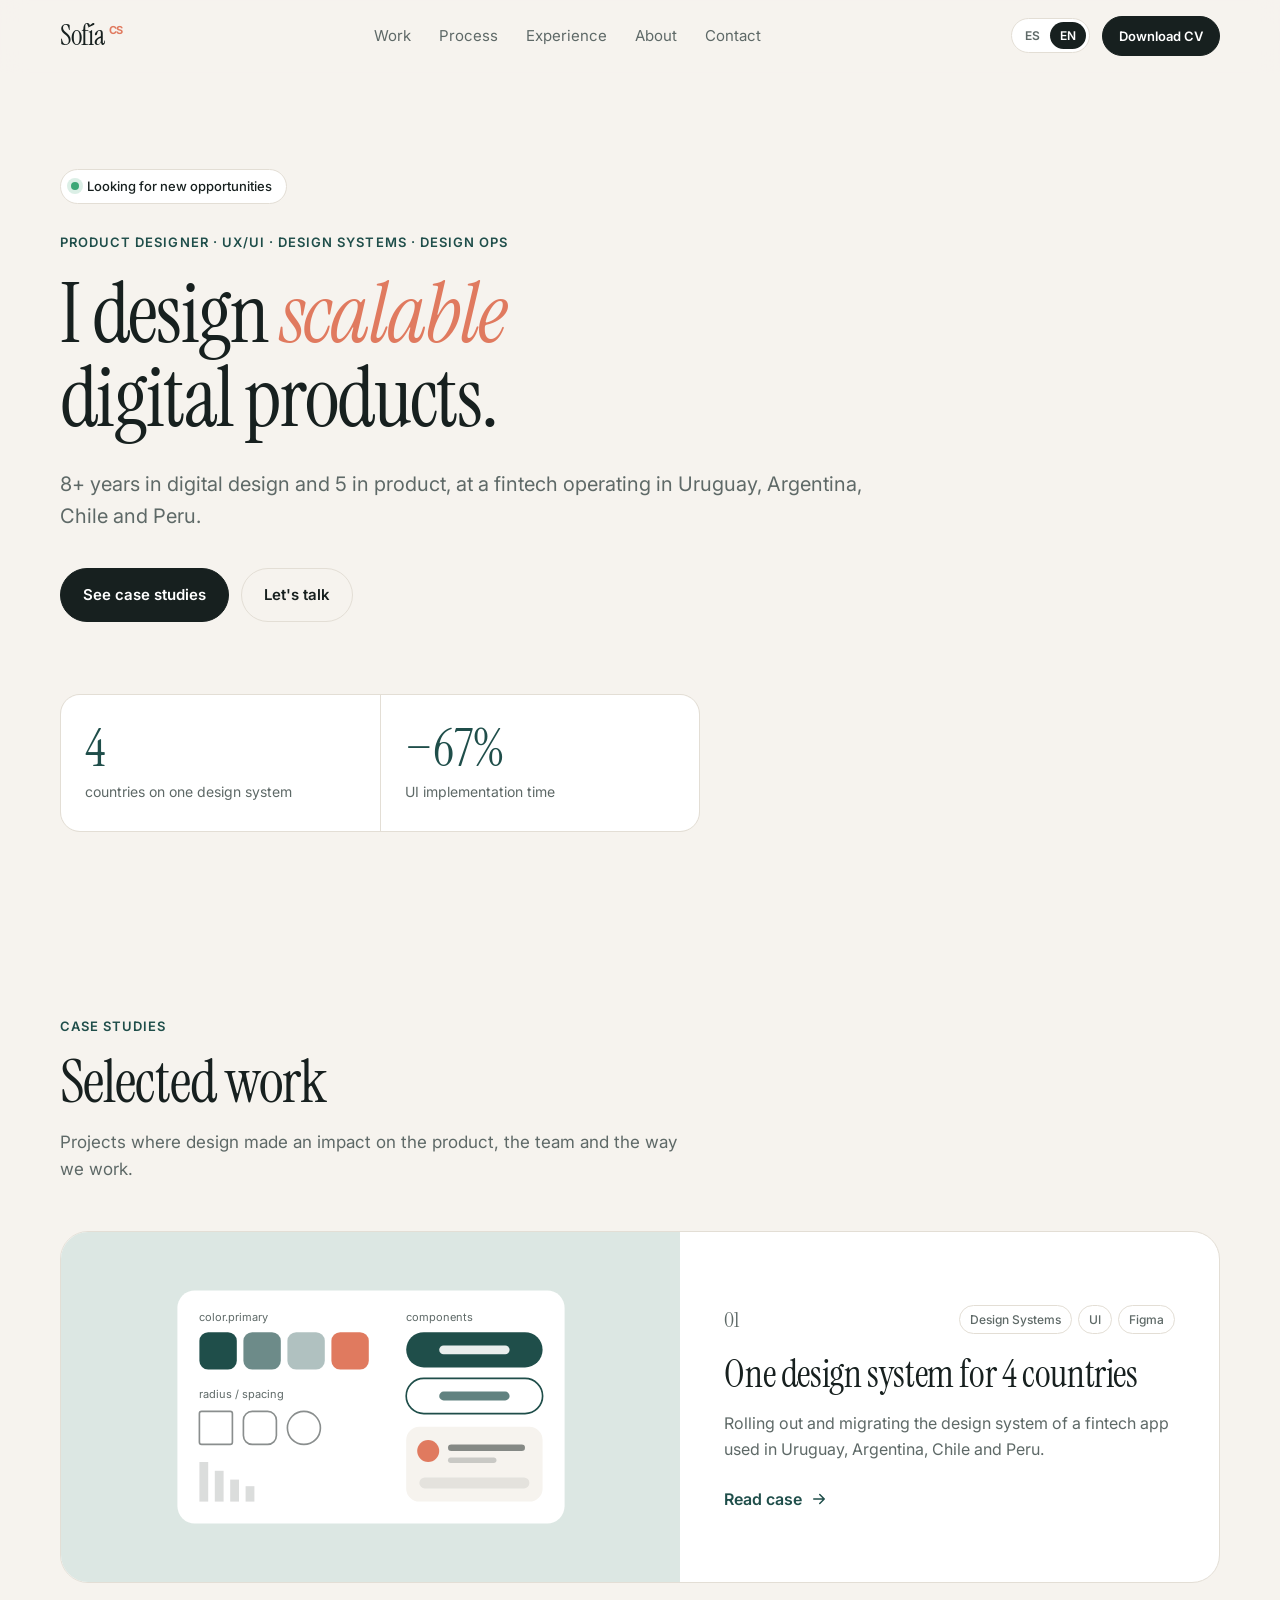
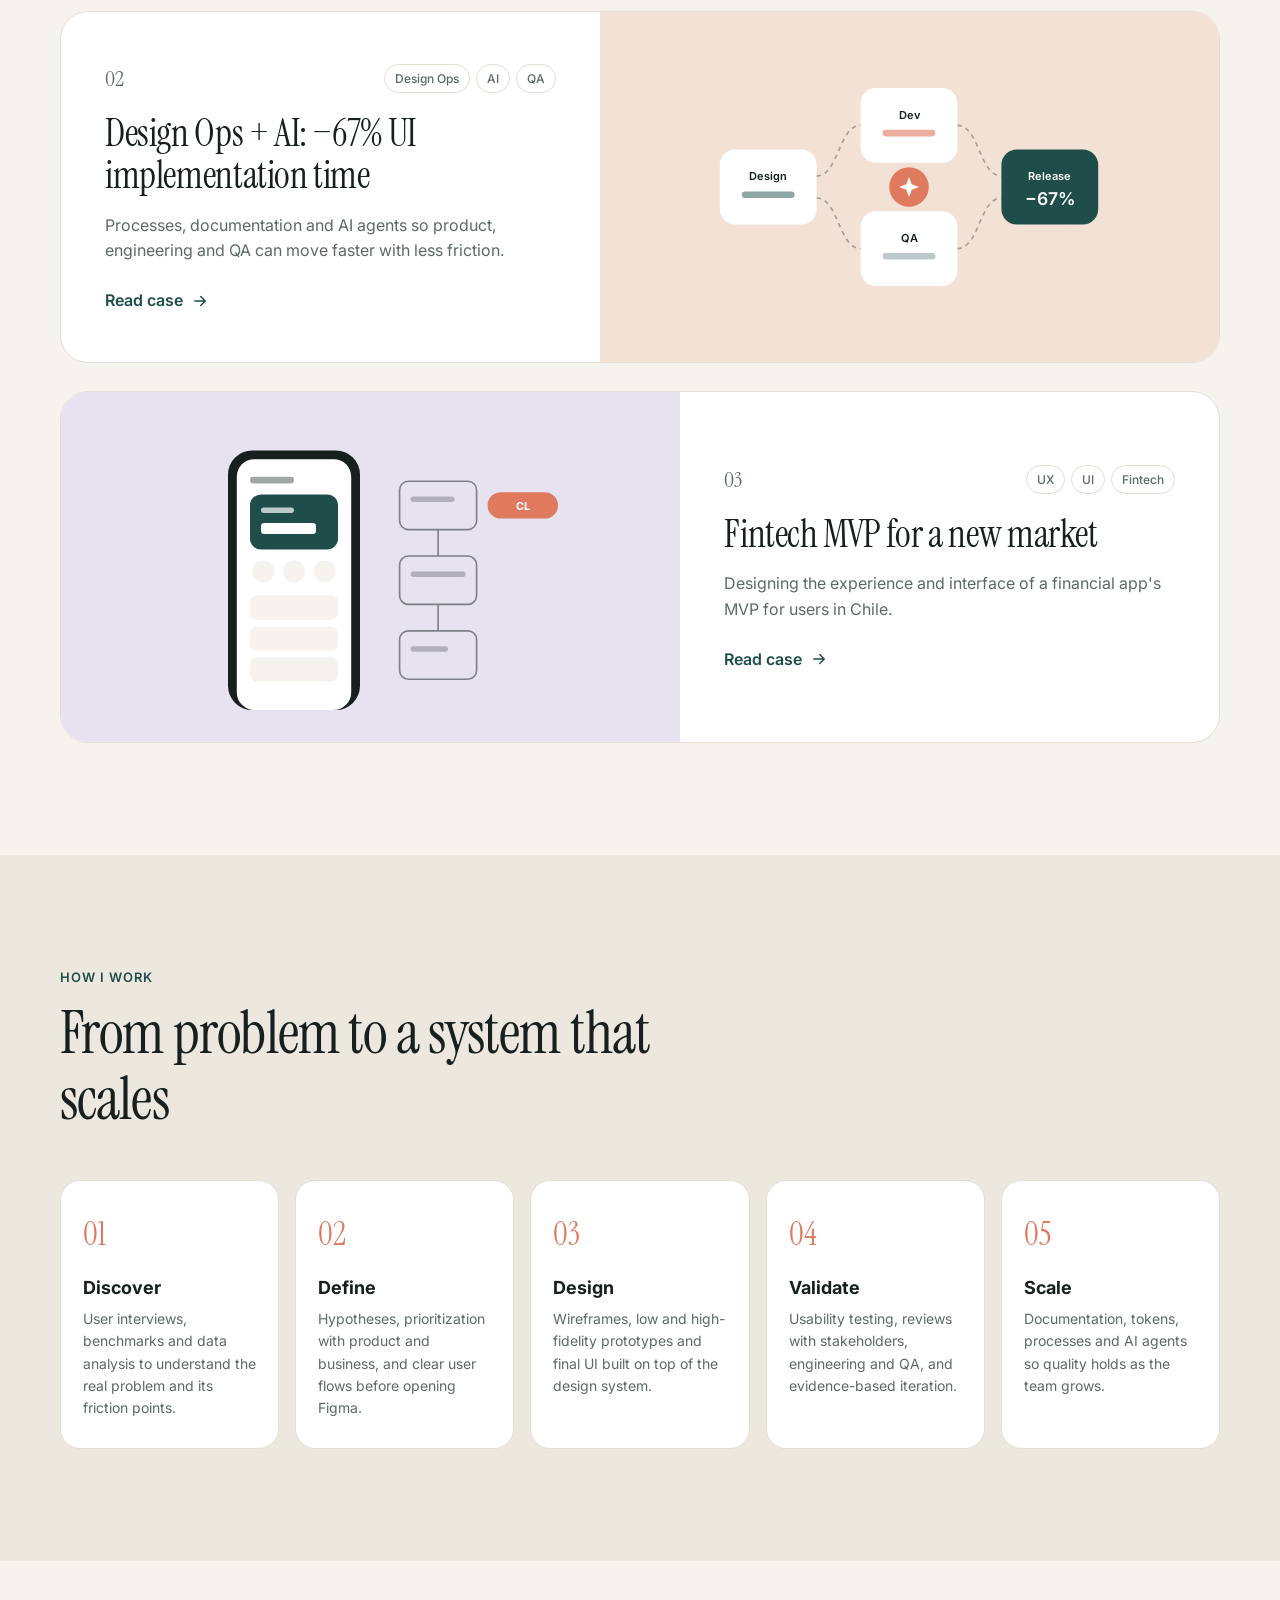
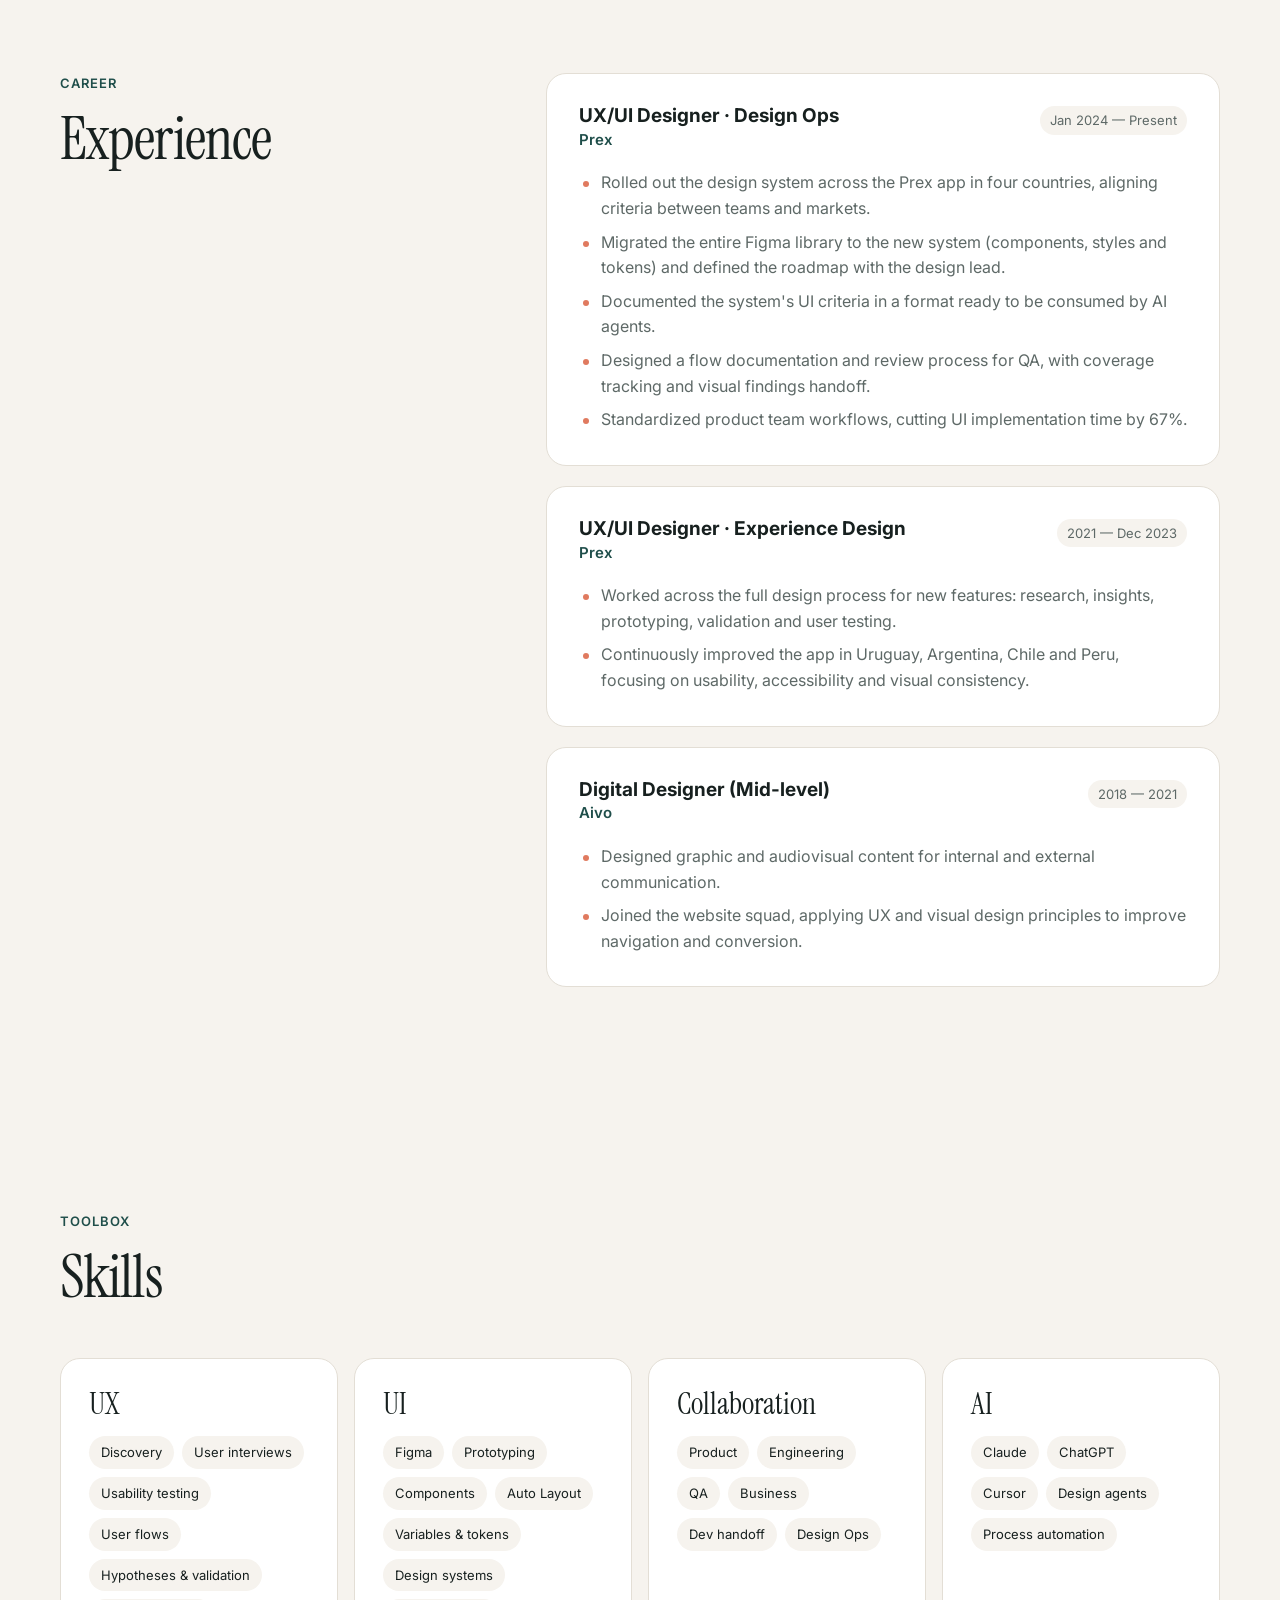
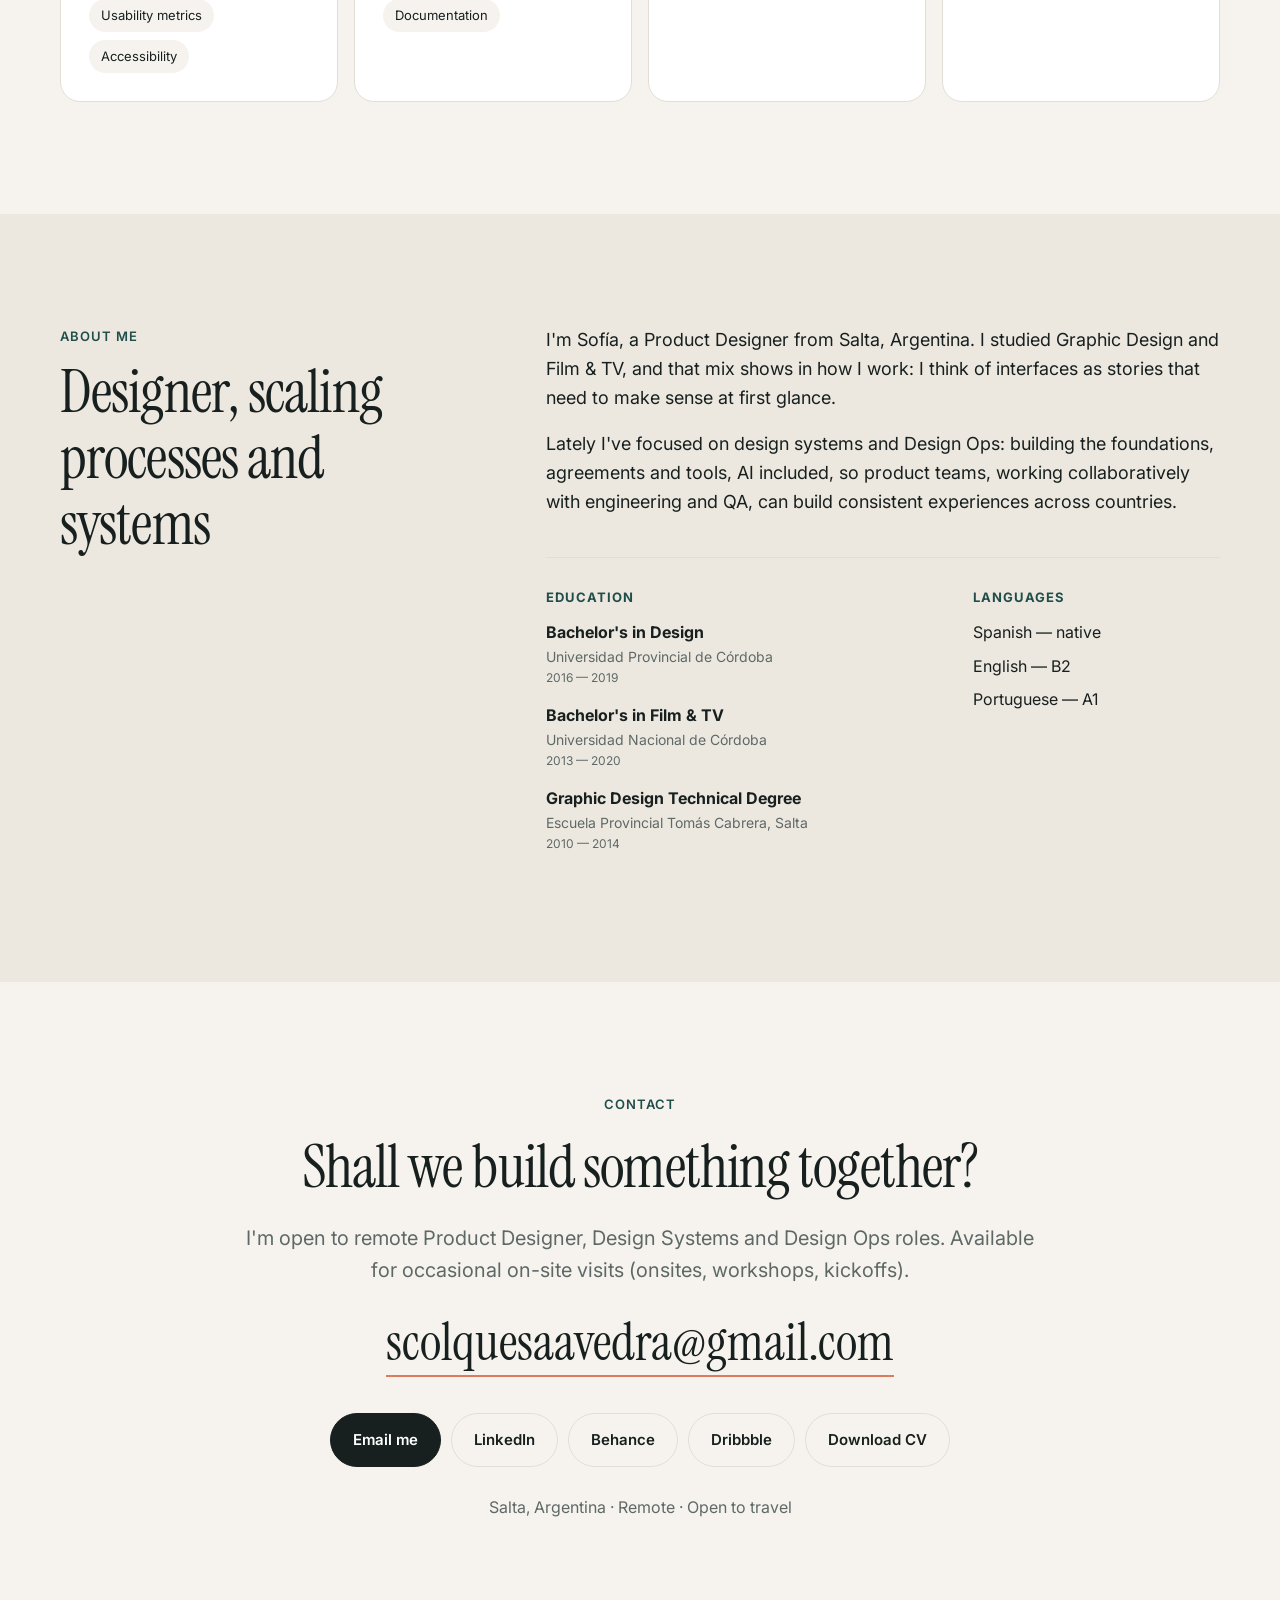
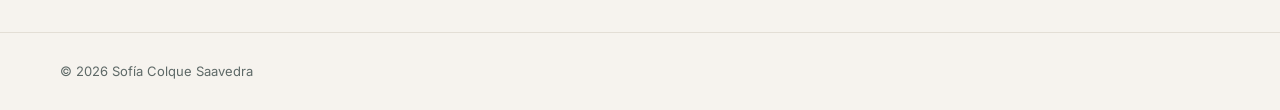
==== index.html @ 2395ade0 "Publicar portfolio: Caso 1: quitar roadmap, sumar métrica −67%" ====
<!doctype html>
<html lang="es">
<head>
  <meta charset="utf-8" />
  <meta name="viewport" content="width=device-width, initial-scale=1" />
  <meta name="description" content="Product Designer · UX/UI · Design Systems · Design Ops" />
  <meta property="og:title" content="Sofía Colque Saavedra — Product Designer" />
  <meta property="og:description" content="Product Designer · UX/UI · Design Systems · Design Ops" />
  <meta name="theme-color" content="#F6F3EE" />
  <link rel="icon" href="data:image/svg+xml,<svg xmlns=%22http://www.w3.org/2000/svg%22 viewBox=%220 0 100 100%22><rect width=%22100%22 height=%22100%22 rx=%2224%22 fill=%22%231F4E4A%22/><text x=%2250%22 y=%2268%22 font-size=%2252%22 text-anchor=%22middle%22 fill=%22white%22 font-family=%22Georgia%22 font-style=%22italic%22>S</text></svg>" />
  <link rel="preconnect" href="https://fonts.googleapis.com" />
  <link rel="preconnect" href="https://fonts.gstatic.com" crossorigin />
  <link href="https://fonts.googleapis.com/css2?family=Instrument+Serif:ital@0;1&family=Inter:wght@400;500;600;700&display=swap" rel="stylesheet" />
  <link rel="stylesheet" href="assets/css/styles.css?v=9" />
  <title>Sofía Colque Saavedra — Product Designer</title>
</head>
<body data-page="home">
  <a class="skip" href="#main">Skip</a>
  <header class="site-header">
    <nav class="container nav">
      <a class="logo" href="index.html">Sofía<span>CS</span></a>
      <div class="nav-links">
        <a href="index.html#work" data-i18n="nav.work">Casos</a>
        <a href="index.html#process" data-i18n="nav.process">Proceso</a>
        <a href="index.html#experience" data-i18n="nav.experience">Experiencia</a>
        <a href="index.html#about" data-i18n="nav.about">Sobre mí</a>
        <a href="index.html#contact" data-i18n="nav.contact">Contacto</a>
      </div>
      <div class="nav-actions">
        <div class="lang" role="group" aria-label="Idioma / Language">
          <button type="button" data-lang-btn="es" aria-pressed="true">ES</button>
          <button type="button" data-lang-btn="en" aria-pressed="false">EN</button>
        </div>
        <a class="btn btn-small" data-href="cv" download data-i18n="nav.cv">Descargar CV</a>
        <button class="menu-btn" type="button" data-menu-toggle aria-label="Menu"><span></span><span></span></button>
      </div>
    </nav>
  </header>

  <main id="main">
    <section class="hero container">
      <p class="badge"><span class="dot"></span><span data-i18n="hero.available"></span></p>
      <p class="eyebrow" data-i18n="hero.eyebrow"></p>
      <h1 data-i18n-html="hero.title"></h1>
      <p class="lead" data-i18n="hero.lead"></p>
      <div class="hero-ctas">
        <a class="btn" href="#work"><span data-i18n="hero.ctaPrimary"></span></a>
        <a class="btn btn-ghost" href="#contact" data-i18n="hero.ctaSecondary"></a>
      </div>
      <div class="stats" id="stats"></div>
    </section>

    <section id="work" class="section container">
      <div class="section-head">
        <p class="kicker" data-i18n="work.kicker"></p>
        <h2 data-i18n="work.title"></h2>
        <p data-i18n="work.intro"></p>
      </div>
      <div class="cases" id="cases"></div>
    </section>

    <section id="process" class="section section-alt">
      <div class="container">
        <div class="section-head">
          <p class="kicker" data-i18n="process.kicker"></p>
          <h2 data-i18n="process.title"></h2>
        </div>
        <ol class="steps" id="process-steps"></ol>
      </div>
    </section>

    <section id="experience" class="section container two-col">
      <div class="section-head sticky">
        <p class="kicker" data-i18n="experience.kicker"></p>
        <h2 data-i18n="experience.title"></h2>
      </div>
      <div class="timeline" id="timeline"></div>
    </section>

    <section class="section container">
      <div class="section-head">
        <p class="kicker" data-i18n="skills.kicker"></p>
        <h2 data-i18n="skills.title"></h2>
      </div>
      <div class="skills" id="skills"></div>
    </section>

    <section id="about" class="section section-alt">
      <div class="container two-col">
        <div class="section-head">
          <p class="kicker" data-i18n="about.kicker"></p>
          <h2 data-i18n="about.title"></h2>
        </div>
        <div>
          <div class="about-text" id="about-text"></div>
          <div class="about-grid">
            <div><h3 data-i18n="about.educationTitle"></h3><ul class="edu" id="education"></ul></div>
            <div><h3 data-i18n="about.languagesTitle"></h3><ul class="langs" id="languages"></ul></div>
          </div>
        </div>
      </div>
    </section>

    <section id="contact" class="section container contact">
      <p class="kicker" data-i18n="contact.kicker"></p>
      <h2 data-i18n="contact.title"></h2>
      <p class="lead" data-i18n="contact.text"></p>
      <a class="contact-email" data-mailto data-email></a>
      <div class="contact-links">
        <a class="btn" data-mailto data-i18n="contact.emailCta"></a>
        <a class="btn btn-ghost" data-href="linkedin" target="_blank" rel="noopener">LinkedIn</a>
        <a class="btn btn-ghost" data-href="behance" target="_blank" rel="noopener">Behance</a>
        <a class="btn btn-ghost" data-href="dribbble" target="_blank" rel="noopener">Dribbble</a>
        <a class="btn btn-ghost" data-href="cv" download data-i18n="nav.cv"></a>
      </div>
      <p class="muted" data-i18n="contact.location"></p>
    </section>
  </main>

  <footer class="site-footer">
    <div class="container footer-inner">
      <span>© <span id="year"></span> Sofía Colque Saavedra</span>
    </div>
  </footer>
  <script src="assets/js/content.js?v=9"></script>
  <script src="assets/js/visuals.js"></script>
  <script src="assets/js/main.js"></script>
</body>
</html>
---- assets/css/styles.css ----
:root {
  --bg: #F6F3EE;
  --paper: #FFFFFF;
  --ink: #17201F;
  --muted: #5E6967;
  --line: #E3DED5;
  --accent: #1F4E4A;
  --accent-2: #E07A5F;
  --alt: #EDE8DF;
  --radius: 20px;
  --serif: "Instrument Serif", Georgia, serif;
  --sans: "Inter", system-ui, -apple-system, sans-serif;
  --max: 1160px;
}

*, *::before, *::after { box-sizing: border-box; }
html { scroll-behavior: smooth; scroll-padding-top: 88px; }
body { margin: 0; font-family: var(--sans); color: var(--ink); background: var(--bg); line-height: 1.6; -webkit-font-smoothing: antialiased; }
img, svg { display: block; max-width: 100%; }
a { color: inherit; text-decoration: none; }
h1, h2, h3 { line-height: 1.1; margin: 0; }
p { margin: 0; }
ul, ol { margin: 0; padding: 0; list-style: none; }
::selection { background: var(--accent); color: #fff; }

.container { width: min(100% - 48px, var(--max)); margin-inline: auto; }
.skip { position: absolute; left: -999px; }
.skip:focus { left: 16px; top: 16px; z-index: 100; background: var(--ink); color: #fff; padding: 8px 12px; border-radius: 8px; }
:focus-visible { outline: 2px solid var(--accent-2); outline-offset: 3px; border-radius: 6px; }
.icon { width: 18px; height: 18px; display: inline-block; vertical-align: middle; }
.muted { color: var(--muted); }

/* Header */
.site-header { position: sticky; top: 0; z-index: 50; background: color-mix(in srgb, var(--bg) 85%, transparent); backdrop-filter: blur(12px); border-bottom: 1px solid transparent; transition: border-color .2s; }
.site-header.scrolled { border-color: var(--line); }
.nav { display: flex; align-items: center; justify-content: space-between; height: 72px; gap: 24px; }
.logo { font-family: var(--serif); font-size: 28px; letter-spacing: -.01em; }
.logo span { font-family: var(--sans); font-size: 11px; font-weight: 700; margin-left: 4px; color: var(--accent-2); vertical-align: super; }
.nav-links { display: flex; gap: 28px; font-size: 15px; color: var(--muted); }
.nav-links a:hover { color: var(--ink); }
.nav-actions { display: flex; align-items: center; gap: 12px; }
.lang { display: inline-flex; padding: 3px; border: 1px solid var(--line); border-radius: 999px; background: var(--paper); }
.lang button { border: 0; background: transparent; font: 600 12px var(--sans); padding: 6px 10px; border-radius: 999px; cursor: pointer; color: var(--muted); }
.lang button[aria-pressed="true"] { background: var(--ink); color: #fff; }
.menu-btn { display: none; width: 40px; height: 40px; border: 0; background: transparent; cursor: pointer; position: relative; }
.menu-btn span { position: absolute; left: 10px; right: 10px; height: 2px; background: var(--ink); transition: transform .2s; }
.menu-btn span:first-child { top: 15px; } .menu-btn span:last-child { top: 23px; }
.menu-open .menu-btn span:first-child { transform: translateY(4px) rotate(45deg); }
.menu-open .menu-btn span:last-child { transform: translateY(-4px) rotate(-45deg); }

/* Buttons */
.btn { display: inline-flex; align-items: center; gap: 8px; padding: 14px 22px; border-radius: 999px; background: var(--ink); color: #fff; font-weight: 600; font-size: 15px; border: 1px solid var(--ink); transition: transform .2s, background .2s, color .2s; cursor: pointer; }
.btn:hover { transform: translateY(-2px); background: var(--accent); border-color: var(--accent); }
.btn-ghost { background: transparent; color: var(--ink); border-color: var(--line); }
.btn-ghost:hover { background: var(--paper); color: var(--ink); border-color: var(--ink); }
.btn-small { padding: 9px 16px; font-size: 13px; }

/* Hero */
.hero { padding: 96px 0 72px; }
.badge { display: inline-flex; align-items: center; gap: 8px; font-size: 13px; font-weight: 500; padding: 6px 14px 6px 10px; background: var(--paper); border: 1px solid var(--line); border-radius: 999px; margin-bottom: 28px; }
.dot { width: 8px; height: 8px; border-radius: 50%; background: #3BA776; box-shadow: 0 0 0 4px rgba(59,167,118,.18); animation: pulse 2s infinite; }
@keyframes pulse { 50% { box-shadow: 0 0 0 7px rgba(59,167,118,.05); } }
.eyebrow, .kicker { font-size: 13px; font-weight: 600; letter-spacing: .08em; text-transform: uppercase; color: var(--accent); }
.hero h1 { font-family: var(--serif); font-weight: 400; font-size: clamp(42px, 6.6vw, 88px); letter-spacing: -.02em; line-height: 1; margin: 18px 0 28px; max-width: 16ch; }
.hero h1 em { color: var(--accent-2); }
.lead { font-size: clamp(17px, 1.6vw, 20px); color: var(--muted); max-width: 62ch; }
.hero-ctas { display: flex; gap: 12px; flex-wrap: wrap; margin-top: 36px; }
.stats { display: grid; grid-template-columns: repeat(2, 1fr); max-width: 640px; gap: 1px; background: var(--line); border: 1px solid var(--line); border-radius: var(--radius); overflow: hidden; margin-top: 72px; }
.stat { background: var(--paper); padding: 28px 24px; display: flex; flex-direction: column; gap: 6px; }
.stat strong { font-family: var(--serif); font-weight: 400; font-size: 52px; line-height: 1; color: var(--accent); }
.stat span { font-size: 14px; color: var(--muted); }

/* Sections */
.section { padding: 112px 0; }
.section-alt { background: var(--alt); }
.section-head { margin-bottom: 48px; max-width: 640px; }
.section-head h2, .contact h2 { font-family: var(--serif); font-weight: 400; font-size: clamp(36px, 5vw, 60px); letter-spacing: -.015em; margin: 12px 0 14px; }
.section-head p:not(.kicker) { color: var(--muted); font-size: 17px; }
.two-col { display: grid; grid-template-columns: 1fr 1.6fr; gap: 64px; align-items: start; }
.sticky { position: sticky; top: 112px; }

/* Cases */
.cases { display: grid; gap: 28px; }
.case-card { display: grid; grid-template-columns: 1.15fr 1fr; background: var(--paper); border: 1px solid var(--line); border-radius: 28px; overflow: hidden; transition: transform .35s, box-shadow .35s; }
.case-card:nth-child(even) { grid-template-columns: 1fr 1.15fr; }
.case-card:nth-child(even) .case-visual { order: 2; }
.case-card:hover { transform: translateY(-4px); box-shadow: 0 24px 60px -24px rgba(23,32,31,.25); }
.case-visual { background: var(--alt); display: grid; place-items: center; padding: 32px; min-height: 340px; }
.case-visual[data-variant="system"] { background: #DCE7E3; }
.case-visual[data-variant="ops"] { background: #F3E1D6; }
.case-visual[data-variant="mvp"] { background: #E6E2F0; }
.case-visual svg { width: 100%; max-width: 440px; transition: transform .5s; }
.case-card:hover .case-visual svg { transform: scale(1.03); }
.case-body { padding: 44px; display: flex; flex-direction: column; gap: 16px; justify-content: center; }
.case-top { display: flex; align-items: center; justify-content: space-between; gap: 12px; flex-wrap: wrap; }
.case-num { font-family: var(--serif); font-size: 22px; color: var(--muted); }
.tags { display: flex; gap: 6px; flex-wrap: wrap; }
.tag { font-size: 12px; font-weight: 500; padding: 4px 10px; border-radius: 999px; border: 1px solid var(--line); color: var(--muted); }
.case-body h3 { font-family: var(--serif); font-weight: 400; font-size: clamp(28px, 3vw, 40px); letter-spacing: -.01em; }
.case-body p { color: var(--muted); }
.link-arrow { display: inline-flex; align-items: center; gap: 8px; font-weight: 600; margin-top: 8px; color: var(--accent); }
.case-card:hover .link-arrow .icon { transform: translateX(4px); }
.link-arrow .icon { transition: transform .2s; }

/* Process */
.steps { display: grid; grid-template-columns: repeat(5, 1fr); gap: 16px; counter-reset: s; }
.step { background: var(--paper); border-radius: var(--radius); padding: 28px 22px; border: 1px solid var(--line); }
.step-num { font-family: var(--serif); font-size: 32px; color: var(--accent-2); }
.step h3 { font-size: 18px; margin: 18px 0 10px; }
.step p { font-size: 14px; color: var(--muted); }

/* Experience */
.timeline { display: grid; gap: 20px; }
.job { padding: 32px; background: var(--paper); border: 1px solid var(--line); border-radius: var(--radius); }
.job-head { display: flex; justify-content: space-between; gap: 16px; align-items: start; margin-bottom: 18px; flex-wrap: wrap; }
.job h3 { font-size: 19px; }
.company { color: var(--accent); font-weight: 600; font-size: 15px; }
.period { font-size: 13px; color: var(--muted); padding: 4px 10px; background: var(--bg); border-radius: 999px; white-space: nowrap; }
.job li, .check li { position: relative; padding-left: 22px; color: var(--muted); margin-top: 8px; }
.job li::before, .check li::before { content: ""; position: absolute; left: 4px; top: 11px; width: 6px; height: 6px; border-radius: 50%; background: var(--accent-2); }

/* Skills */
.skills { display: grid; grid-template-columns: repeat(4, 1fr); gap: 16px; }
.skill-group { padding: 28px; border-radius: var(--radius); border: 1px solid var(--line); background: var(--paper); }
.skill-group h3 { font-family: var(--serif); font-weight: 400; font-size: 30px; margin-bottom: 16px; }
.chips { display: flex; flex-wrap: wrap; gap: 8px; }
.chip { font-size: 13px; padding: 6px 12px; border-radius: 999px; background: var(--bg); }

/* About */
.about-text p { font-size: 18px; color: var(--ink); margin-bottom: 18px; }
.about-grid { display: grid; grid-template-columns: 1.6fr 1fr; gap: 32px; margin-top: 40px; padding-top: 32px; border-top: 1px solid var(--line); }
.about-grid h3 { font-size: 13px; text-transform: uppercase; letter-spacing: .08em; color: var(--accent); margin-bottom: 16px; }
.edu li { display: flex; flex-direction: column; margin-bottom: 16px; }
.edu span { color: var(--muted); font-size: 14px; }
.edu small { color: var(--muted); font-size: 12px; }
.langs li { margin-bottom: 8px; }

/* Contact */
.contact { text-align: center; display: flex; flex-direction: column; align-items: center; gap: 8px; }
.contact .lead { margin-bottom: 18px; }
.contact-email { font-family: var(--serif); font-size: clamp(26px, 4.4vw, 52px); border-bottom: 2px solid var(--accent-2); line-height: 1.2; margin-bottom: 28px; word-break: break-all; }
.contact-email:hover { color: var(--accent); }
.contact-links { display: flex; gap: 10px; flex-wrap: wrap; justify-content: center; margin-bottom: 20px; }

.site-footer { border-top: 1px solid var(--line); padding: 28px 0; font-size: 13px; color: var(--muted); }
.footer-inner { display: flex; justify-content: space-between; gap: 16px; flex-wrap: wrap; }

/* Case page */
.case-hero { padding: 64px 0 48px; display: flex; flex-direction: column; gap: 20px; }
.back { color: var(--muted); font-size: 14px; font-weight: 500; }
.back:hover { color: var(--ink); }
.case-hero h1 { font-family: var(--serif); font-weight: 400; font-size: clamp(42px, 6.4vw, 84px); letter-spacing: -.02em; max-width: 16ch; }
.case-meta { display: grid; grid-template-columns: repeat(4, 1fr); gap: 24px; margin: 24px 0 0; padding-top: 28px; border-top: 1px solid var(--line); }
.case-meta dt { font-size: 12px; text-transform: uppercase; letter-spacing: .08em; color: var(--muted); }
.case-meta dd { margin: 6px 0 0; font-weight: 600; }
.case-visual-lg { border-radius: 28px; min-height: 420px; }
.case-visual-lg svg { max-width: 640px; }
.case-content { max-width: 780px; padding: 72px 0 32px; }
.case-content section { margin-bottom: 56px; }
.case-content h2 { font-family: var(--serif); font-weight: 400; font-size: 36px; margin-bottom: 16px; }
.case-content p { font-size: 18px; color: var(--muted); }
.check li { font-size: 17px; }
.mini-steps { display: grid; grid-template-columns: repeat(2, 1fr); gap: 14px; }
.mini-steps li { background: var(--paper); border: 1px solid var(--line); border-radius: 16px; padding: 22px; }
.mini-steps span { font-family: var(--serif); color: var(--accent-2); font-size: 22px; display: block; }
.mini-steps strong { display: block; margin: 6px 0; }
.mini-steps p { font-size: 15px; }
.outcomes { display: grid; grid-template-columns: repeat(3, 1fr); gap: 14px; }
.outcomes div { background: var(--accent); color: #fff; border-radius: 18px; padding: 24px; display: flex; flex-direction: column; gap: 6px; }
.outcomes strong { font-family: var(--serif); font-weight: 400; font-size: 44px; line-height: 1; }
.outcomes span { font-size: 14px; opacity: .85; }
.nda { font-size: 14px !important; padding: 16px 20px; border-left: 3px solid var(--accent-2); background: var(--paper); border-radius: 0 12px 12px 0; }
.next-case { display: grid; grid-template-columns: 1fr auto; align-items: center; gap: 4px 24px; padding: 40px; margin: 32px 0 96px; border-radius: 28px; background: var(--ink); color: #fff; transition: background .2s; }
.next-case:hover { background: var(--accent); }
.next-case small { grid-column: 1; opacity: .7; text-transform: uppercase; letter-spacing: .08em; font-size: 12px; }
.next-case strong { grid-column: 1; font-family: var(--serif); font-weight: 400; font-size: clamp(26px, 3.4vw, 40px); }
.next-case .icon { grid-column: 2; grid-row: 1 / span 2; width: 32px; height: 32px; }

/* Reveal */
.reveal { opacity: 0; transform: translateY(16px); transition: opacity .6s ease, transform .6s ease; }
.reveal.is-visible { opacity: 1; transform: none; }
@media (prefers-reduced-motion: reduce) {
  html { scroll-behavior: auto; }
  .reveal { opacity: 1; transform: none; transition: none; }
  .dot { animation: none; }
}

/* Responsive */
@media (max-width: 1080px) {
  .steps { grid-template-columns: repeat(3, 1fr); }
  .skills { grid-template-columns: repeat(2, 1fr); }
}
@media (max-width: 860px) {
  .nav-links { position: fixed; inset: 72px 0 auto 0; flex-direction: column; gap: 0; background: var(--bg); border-bottom: 1px solid var(--line); padding: 8px 24px 20px; transform: translateY(-120%); transition: transform .3s; z-index: -1; }
  .nav-links a { padding: 14px 0; font-size: 18px; color: var(--ink); border-bottom: 1px solid var(--line); }
  .menu-open .nav-links { transform: none; }
  .menu-btn { display: block; }
  .nav-actions .btn-small { display: none; }
  .stats { grid-template-columns: repeat(2, 1fr); }
  .case-card, .case-card:nth-child(even) { grid-template-columns: 1fr; }
  .case-card:nth-child(even) .case-visual { order: 0; }
  .case-visual { min-height: 240px; }
  .case-body { padding: 28px; }
  .two-col { grid-template-columns: 1fr; gap: 0; }
  .sticky { position: static; }
  .case-meta { grid-template-columns: repeat(2, 1fr); }
  .about-grid { grid-template-columns: 1fr; }
}
@media (max-width: 600px) {
  .hero { padding: 56px 0 48px; }
  .section { padding: 80px 0; }
  .steps, .skills, .mini-steps, .outcomes { grid-template-columns: 1fr; }
  .stat strong { font-size: 40px; }
  .case-visual-lg { min-height: 260px; }
  .next-case { padding: 28px; }
}
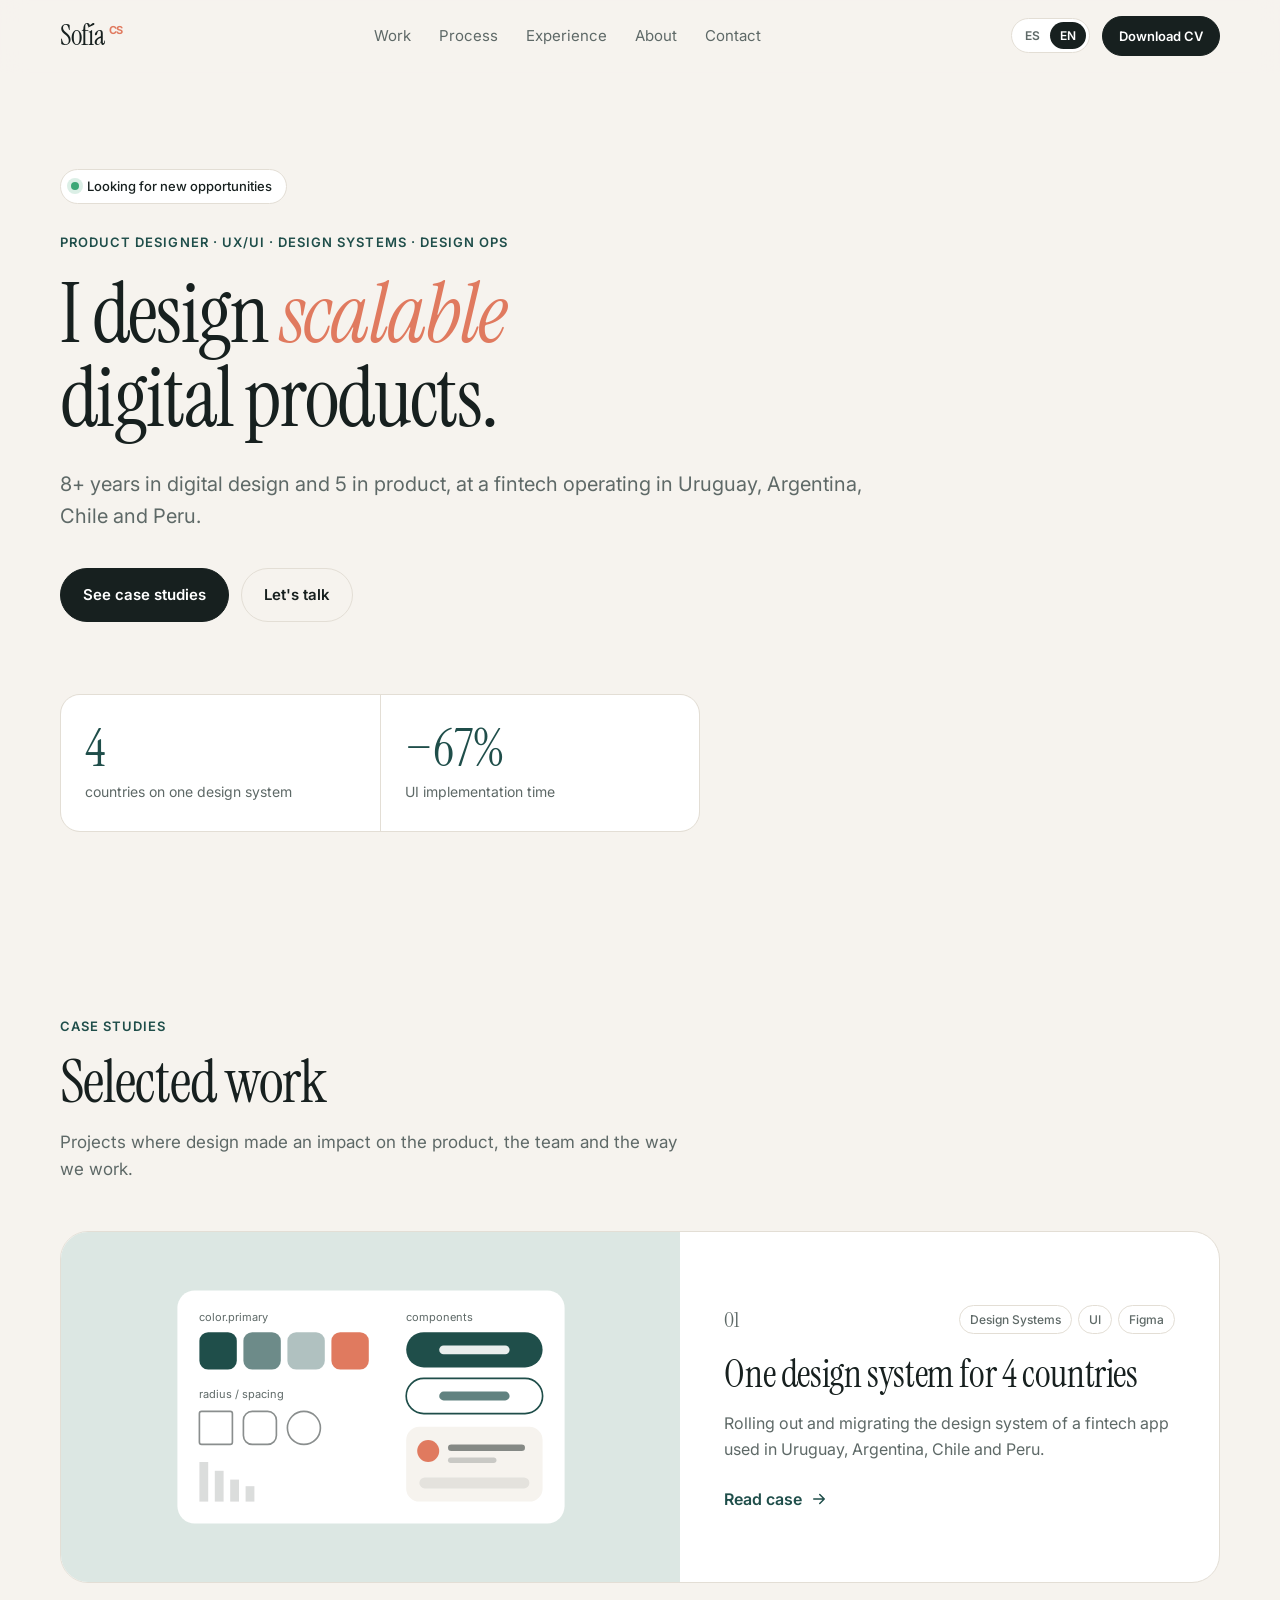
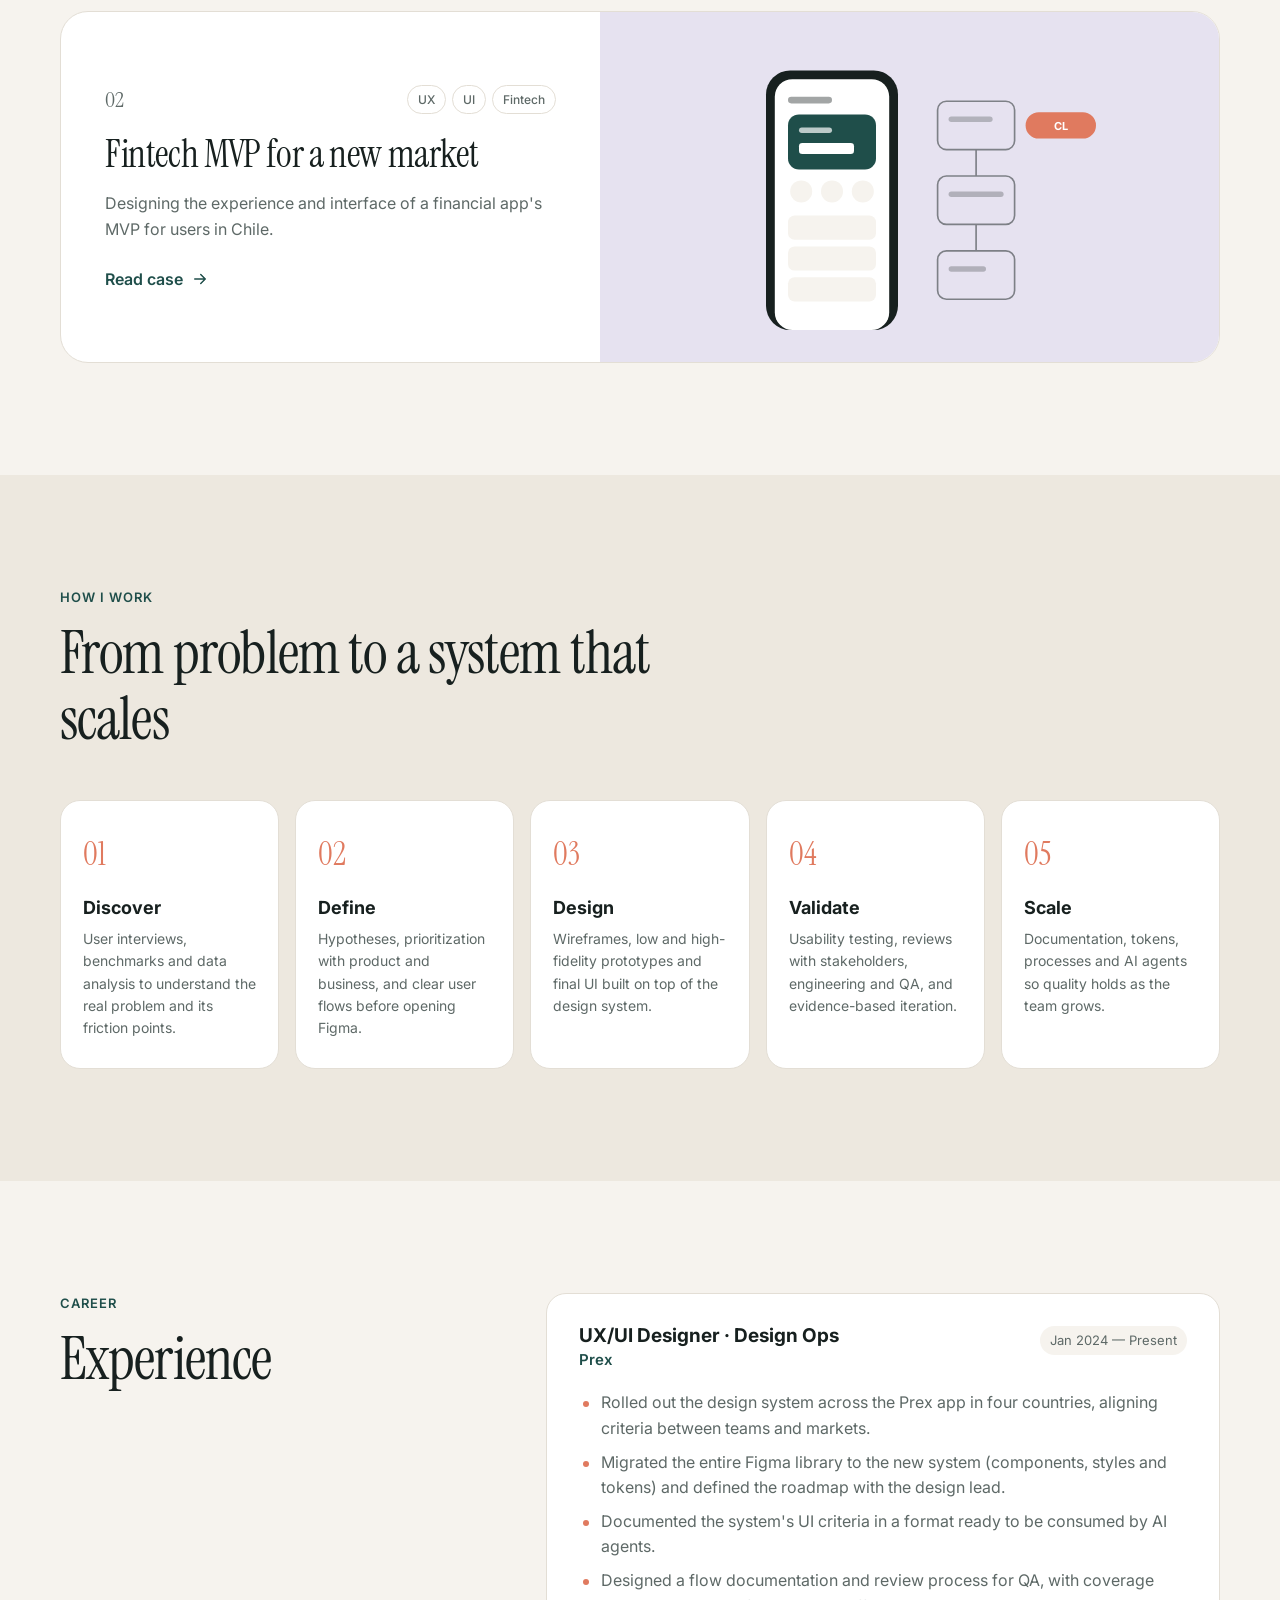
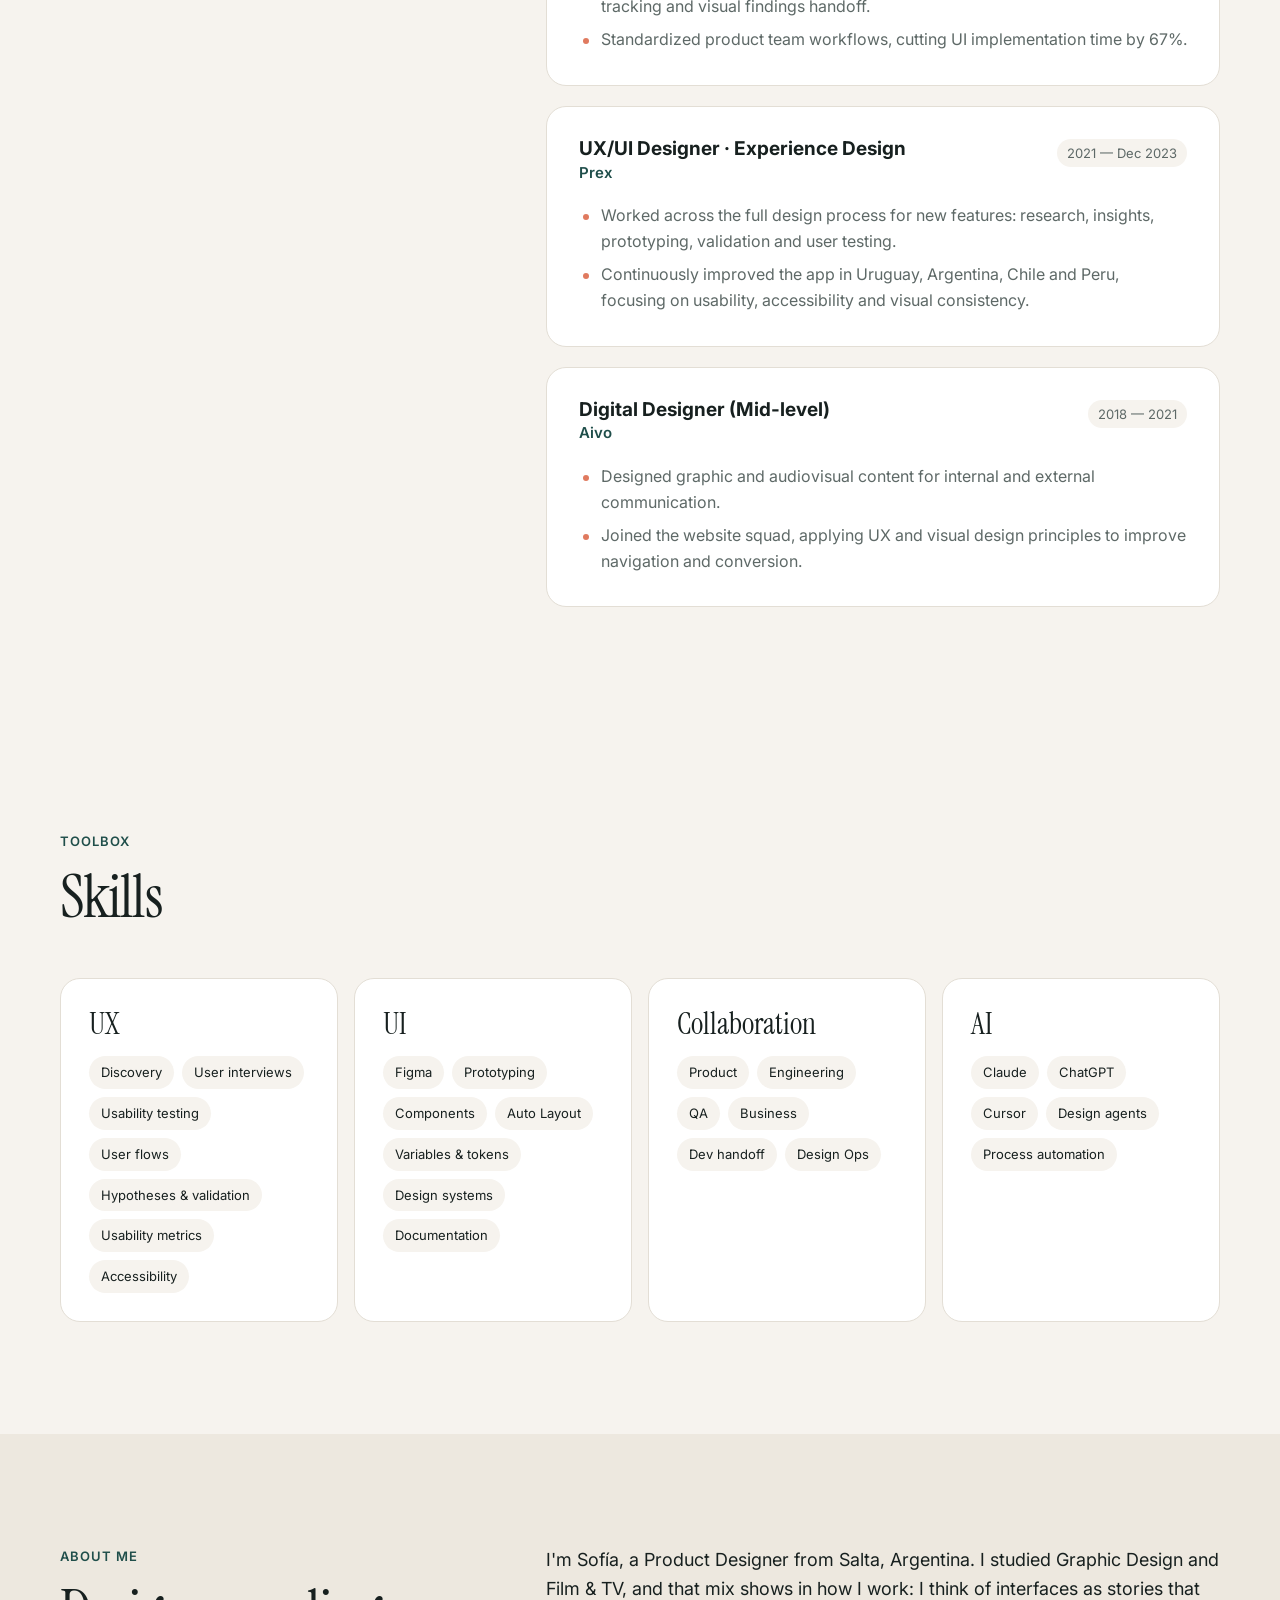
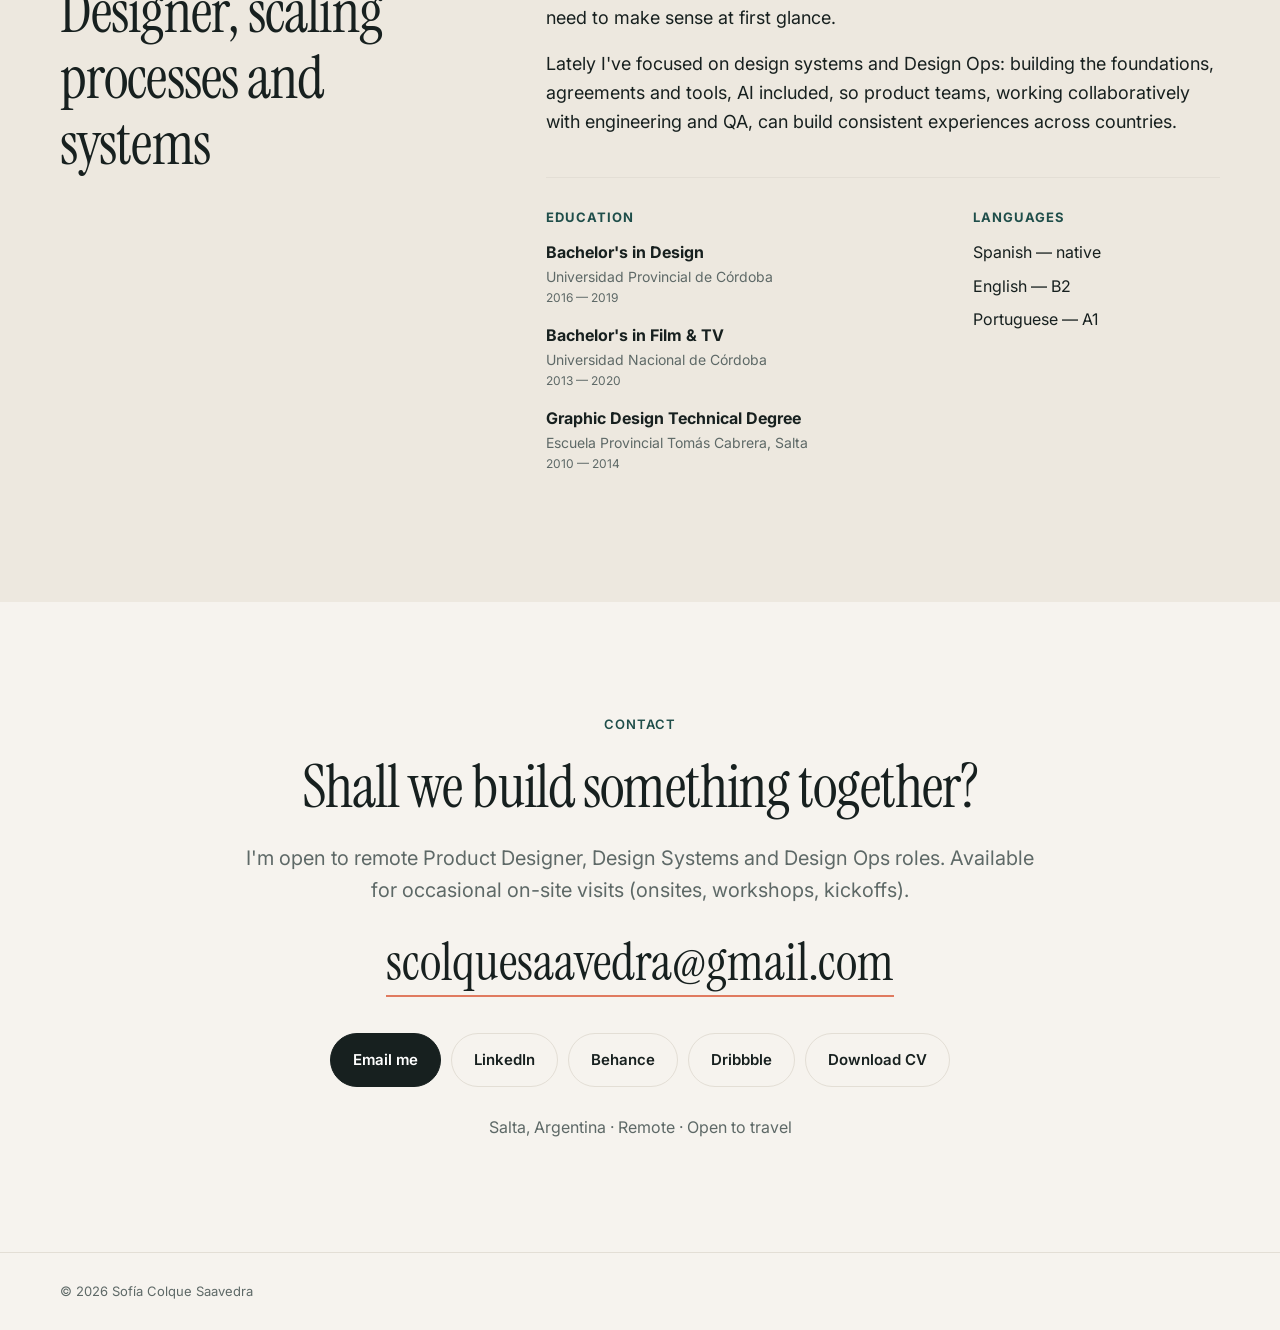
==== commit 307d821c: "Publicar portfolio: Quitar caso Design Ops + IA y actualizar CV sin teléfono" ====
--- a/index.html
+++ b/index.html
@@ -11,7 +11,7 @@
   <link rel="preconnect" href="https://fonts.googleapis.com" />
   <link rel="preconnect" href="https://fonts.gstatic.com" crossorigin />
   <link href="https://fonts.googleapis.com/css2?family=Instrument+Serif:ital@0;1&family=Inter:wght@400;500;600;700&display=swap" rel="stylesheet" />
-  <link rel="stylesheet" href="assets/css/styles.css?v=9" />
+  <link rel="stylesheet" href="assets/css/styles.css?v=10" />
   <title>Sofía Colque Saavedra — Product Designer</title>
 </head>
 <body data-page="home">
@@ -122,7 +122,7 @@
       <span>© <span id="year"></span> Sofía Colque Saavedra</span>
     </div>
   </footer>
-  <script src="assets/js/content.js?v=9"></script>
+  <script src="assets/js/content.js?v=10"></script>
   <script src="assets/js/visuals.js"></script>
   <script src="assets/js/main.js"></script>
 </body>
